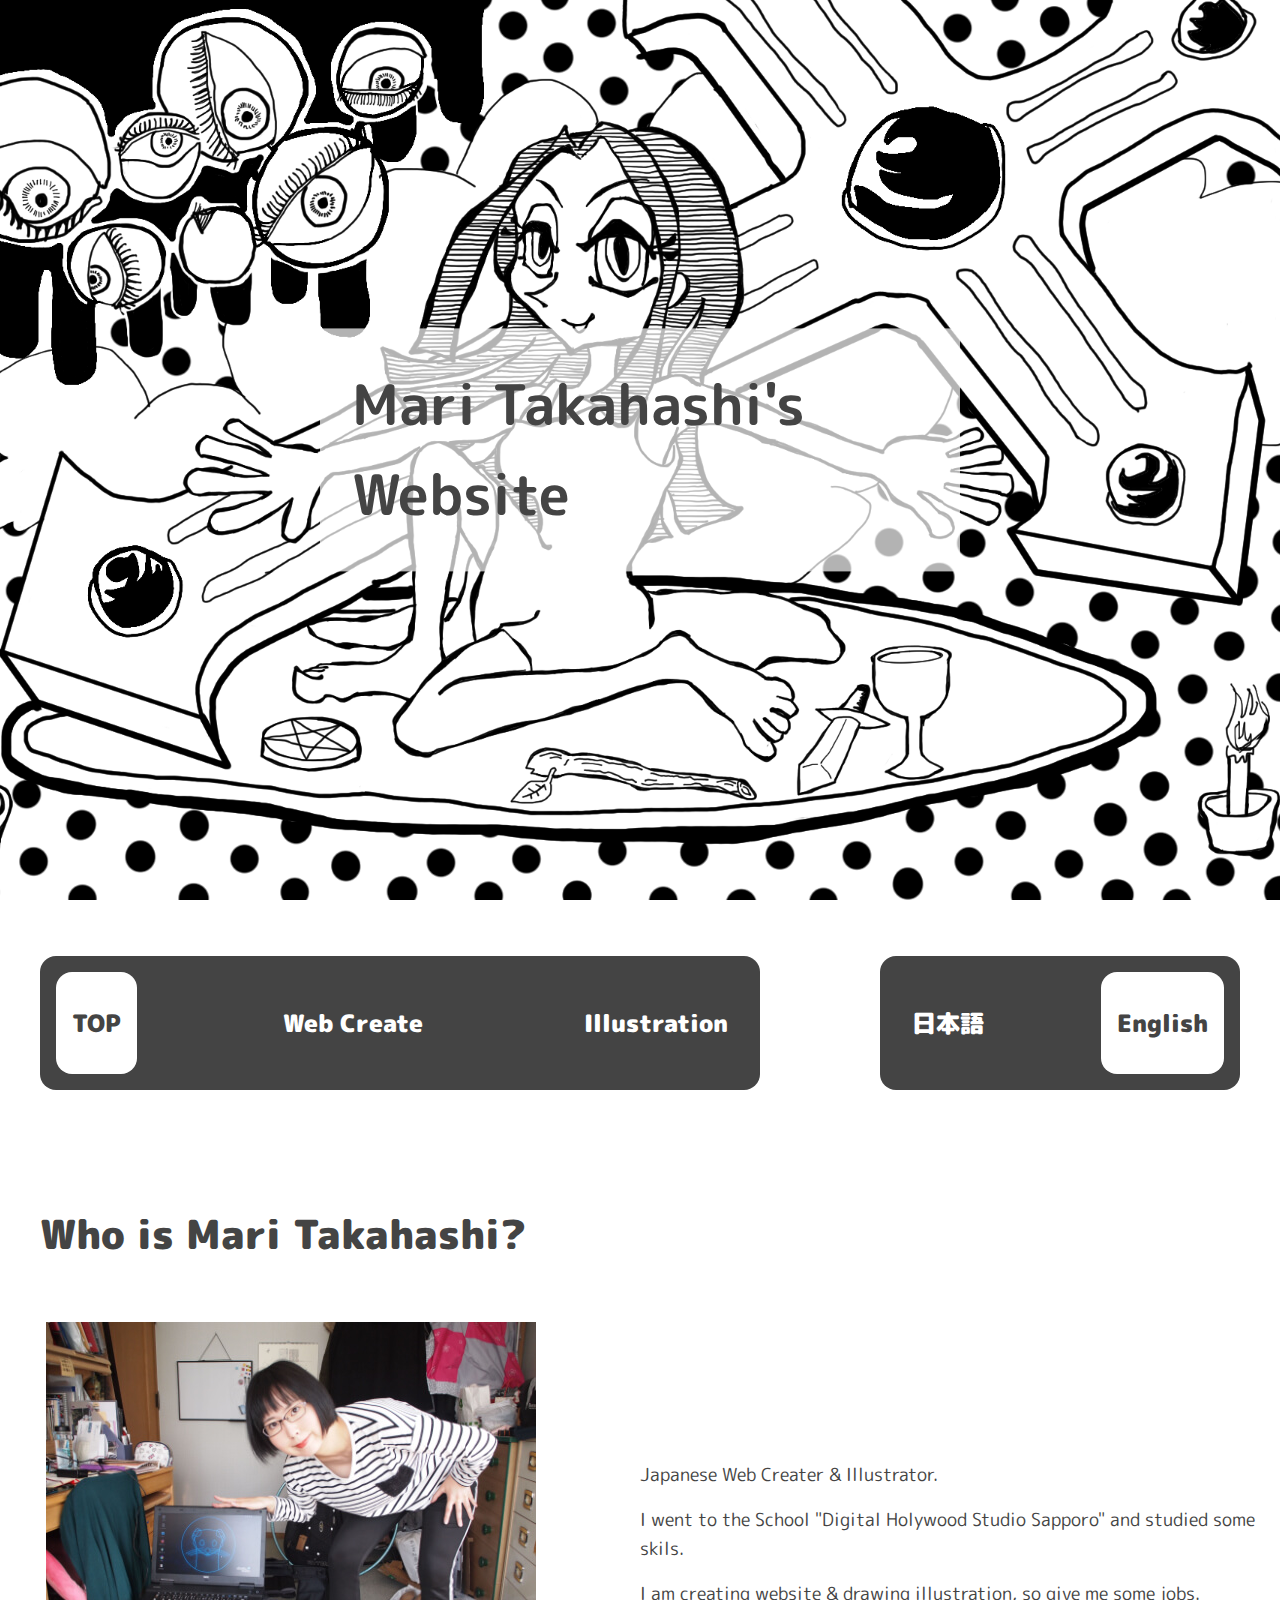
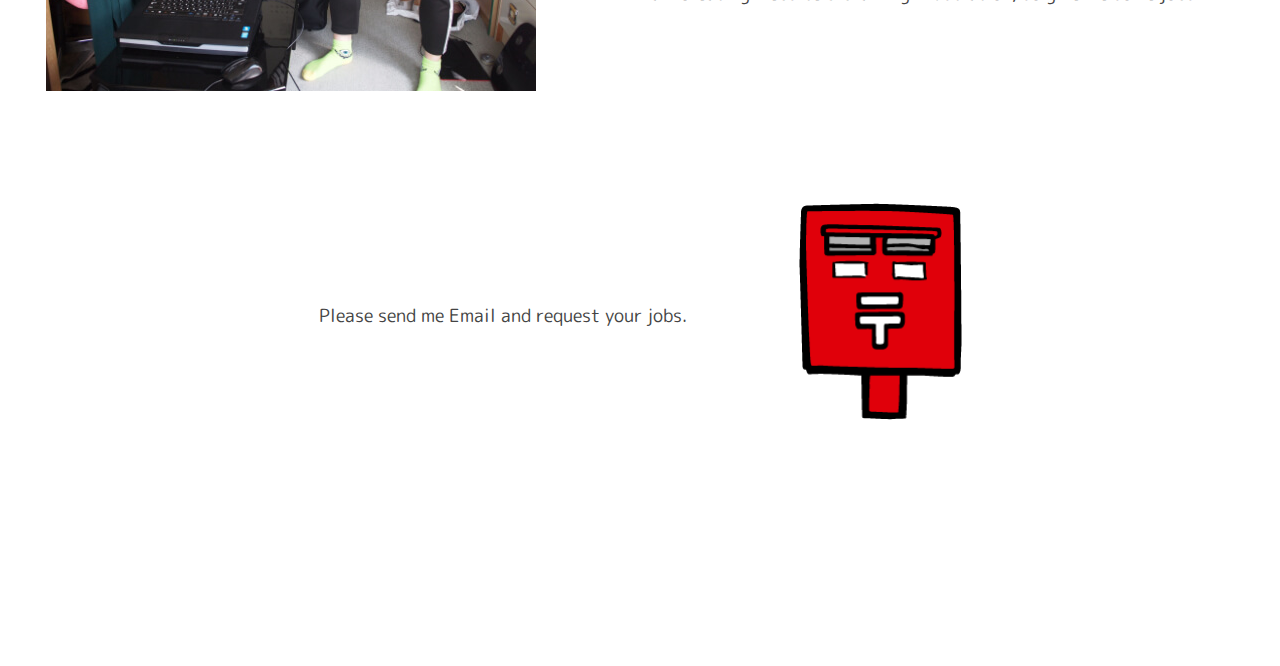
==== en/index.html @ 6578caa8 "続きコミット" ====
<!DOCTYPE html>
<html lang="ja">
<head>
    <meta charset="UTF-8">
    <meta name="viewport" content="width=device-width, initial-scale=1.0, user-scalable=no">
    <meta name="description" content="イラストやWeb制作をする「真リオ」のWebサイト"><!--検索結果に表示させる内容を記述-->
    <meta name="keywords" content=""><!--検索に引っ掛けたいキーワードをカンマで区切って記述-->
    <!--<meta name="robots" content="noindex,nofollow">　←検索避けするにはこれを記述。使わなければ削除-->
    <meta name="format-detection" content="email=no,telephone=no,address=no"><!--リンクに変換しない設定-->
    
    <title>Mari Takahashi's Website｜Japanese Web Creater & Illustrator</title>
    
    <link rel="stylesheet" href="../css/recet.css"><!--リセットCSSのhrefを記述-->

    <link rel="stylesheet" href="../css/swiper.min.css">

    <link rel="stylesheet" href="../css/style.css"><!--スタイルCSSのhrefを記述-->
    
    <link href="https://fonts.googleapis.com/css2?family=M+PLUS+Rounded+1c:wght@400;900&display=swap" rel="stylesheet">

    
    
    <script src=""></script><!--JavaScriptのファイルを記載-->
    
</head>
<body class="top">
    <header>
        <div class="swiper-container">
            <div class="swiper-wrapper">
                <div class="swiper-slide">
                    <div class="slide-img img01"></div>
                </div>
                <div class="swiper-slide">
                    <div class="slide-img img02"></div>
                </div>
            </div><!-- //.swiper-wrapper-->
        </div><!-- //.swiper-container-->
        
        <div class="header_wrapper">
            <h1>Mari Takahashi's Website</h1>
            <div>

            </div>
        </div>
    </header>
    
    <nav>
        <ul class="language flex">
            <li><a href="../index.html">日本語</a></li>
            <li><a href="#" class="active">English</a></li>
        </ul>
        <ul class="menu flex">
            <li><a href="#" class="active">TOP</a></li>
            <li><a href="">Web Create</a></li>
            <li><a href="./illustration">Illustration</a></li>
        </ul>
    </nav>

    <div class="main">
        <section>
            <h2>Who is Mari Takahashi?</h2>
            <div class="flex wrapper">
                <div class="img">
                    <img src="../images/img1.jpg" alt="真リオの写真">
                </div>
                <div class="text">
                    <div class="text_inner">
                        <p>
                            Japanese Web Creater & Illustrator.
                        </p>
                        <p>
                            I went to the School "Digital Holywood Studio Sapporo" and studied some skils.
                        </p>
                        <p>
                            I am creating website & drawing illustration, so give me some jobs.
                        </p>
                    </div>
                </div>
            </div>
            <div class="flex post">
                <p>
                    Please send me Email and request your jobs.
                </p>
                <div class="post_icon">
                    <a href="mailto:mario.mosakuchu@gmail.com"><img src="../images/post_icon.png" alt="ポストのアイコン"></a>
                </div>
            </div>
        </section>
        

    </div><!-- //.main -->
    <footer>
        <small>
            &copy; Mari Takahashi's Website All rights reserved.
        </small>
    </footer>
    <script src="../js/swiper.min.js"></script>
    <script>
        let mySwiper = new Swiper('.swiper-container',{
            loop: true,
            autoplay: {
                delay: 5000,
                disableOnInteraction: false
            }
        });
    </script>
</body>
</html>
---- css/recet.css ----
/* 
html5doctor.com Reset Stylesheet
v1.6.1
Last Updated: 2010-09-17
Author: Richard Clark - http://richclarkdesign.com 
Twitter: @rich_clark
*/

html, body, div, span, object, iframe,
h1, h2, h3, h4, h5, h6, p, blockquote, pre,
abbr, address, cite, code,
del, dfn, em, img, ins, kbd, q, samp,
small, strong, sub, sup, var,
b, i,
dl, dt, dd, ol, ul, li,
fieldset, form, label, legend,
table, caption, tbody, tfoot, thead, tr, th, td,
article, aside, canvas, details, figcaption, figure, 
footer, header, hgroup, menu, nav, section, summary,
time, mark, audio, video {
    margin:0;
    padding:0;
    border:0;
    outline:0;
    font-size:100%;
    vertical-align:baseline;
    background:transparent;
}

body {
    line-height:1;
}

article,aside,details,figcaption,figure,
footer,header,hgroup,menu,nav,section { 
    display:block;
}

nav ul {
    list-style:none;
}

blockquote, q {
    quotes:none;
}

blockquote:before, blockquote:after,
q:before, q:after {
    content:'';
    content:none;
}

a {
    margin:0;
    padding:0;
    font-size:100%;
    vertical-align:baseline;
    background:transparent;
}

/* change colours to suit your needs */
ins {
    background-color:#ff9;
    color:#000;
    text-decoration:none;
}

/* change colours to suit your needs */
mark {
    background-color:#ff9;
    color:#000; 
    font-style:italic;
    font-weight:bold;
}

del {
    text-decoration: line-through;
}

abbr[title], dfn[title] {
    border-bottom:1px dotted;
    cursor:help;
}

table {
    border-collapse:collapse;
    border-spacing:0;
}

/* change border colour to suit your needs */
hr {
    display:block;
    height:1px;
    border:0;   
    border-top:1px solid #cccccc;
    margin:1em 0;
    padding:0;
}

input, select {
    vertical-align:middle;
}
---- css/style.css ----
@charset "utf-8";
/* CSS document */

html{
	font-size: 18px;
}

body{
	font-family: 'M PLUS Rounded 1c', sans-serif;
	color: #444444;
	background-color: #fff;
	font-feature-settings: "palt";
	letter-spacing: normal;
	line-height: 1.6;
    
    width: 100%;

    background-image: url(../images/bg.png);
    background-repeat: no-repeat;
    background-attachment: fixed;
    background-size: cover;
}

*{
	box-sizing: border-box;
	-moz-box-sizing: border-box;
}
img{
    max-width: 100%;
    height: auto;
}
a{
    /* color: #955400; */
    text-decoration: none;
    font-weight: 900;
}
p{
    margin: 16px 0;
}
ul{
    list-style: none;
}
.flex{
    display: flex;
    align-items: center;
    justify-content: space-between;
}

/*header*/
header{
    position: relative;
}
.swiper-slide-active .slide-img,
.swiper-slide-duplicate-active .slide-img,
.swiper-slide-prev .slide-img { /* 12秒かけて拡大させる */
    -webkit-animation: zoomUp 12s linear 0s;
    animation: zoomUp 12s linear 0s;
    -webkit-animation-fill-mode: both;
    animation-fill-mode: both;
}
.slide-img.img01{
    background: url("../images/header_pict1.png") center;
    background-size: cover;
    background-repeat: no-repeat;
    width: 100vw;
    height: 100vh;
}
.slide-img.img02{
    background: url("../images/header_pict2.png") top;
    width: 100vw;
    height: 100vh;
}
  
  @keyframes zoomUp { /* 1.15倍させる指定 */
    0% {
        -webkit-transform: scale(1);
        transform: scale(1);
    }
    100% {
        -webkit-transform: scale(1.15);
        transform: scale(1.15);
    }
  }

.header_wrapper{
    width: 100%;
    height: 100vh;
    margin: 0 auto;
    position: absolute;
    top: 0;
    left: 0;
    z-index: 1000;
}
body.top h1{ 
    font-size: 56px;
    background-color: rgba(255,255,255,0.7);
    padding: 32px;
    position: absolute;
    top: 50%;
    left: 50%;
    transform: translate(-50%,-50%);
}
body.illustration h1,
body.web h1{
    font-size: 56px;
    width: 1200px;
    margin: 56px auto 0;
}
nav{
    width: 1200px;
    margin: 56px auto;
    display: flex;
    flex-direction: row-reverse;
    align-items: center;
    justify-content: space-between;
}
.menu,
.language{
    background-color: #444444;
    padding: 16px;
    margin-bottom: 56px;
    border-radius: 16px;
}
.menu a,
.language a{
    width: 100%;
    padding: 32px 16px;
    color: #fff;
    text-align: center;
    display: inline-block;
    border-radius: 16px;
    position: relative;
    font-size: 24px;
}
.menu a:hover,
.language a:hover{
    background-color: lightgray;
    color: #444;
}
.menu{
    width: 60%;
    margin-right: auto;
}
.language{
    width: 30%;
    margin-left: auto;
}
.menu a.active,
.language a.active{
    background-color: #fff;
    color: #444;
}

/*TOP_main*/
.main{
    /* width: 1200px;
    margin: 0 auto; */
    
}
section{
    margin-bottom: 96px;
}
h2{
    font-size: 40px;
    font-weight: 900;
    width: 1200px;
    margin: 0 auto 32px;
}
.wrapper{
    margin: 112px 0 0;
}
.img{
    width: 50%;
    height: auto;
    position: relative;
    z-index: 1000;
}
.img>img{
    display: block;
    margin-left: auto;
    margin-right: 104px;
    margin-top: -56px;
}
.img::before{
    content: "";
    display: block;
    width: 80%;
    height: 369px;
    position: absolute;
    top: 0;
    left: 0;
    z-index: -1000;
    background-image: url(../images/01.jpg);
}
.text{
    width: 50%;
    padding: 56px 0;
    
}
.text_inner{
    width: 620px;
    margin-right: auto;
}
.flex.post{
    margin: 112px auto 0;
    justify-content: center;
}
.flex.post p{
    text-align: center;
    margin-left: auto;
    padding-right: 112px;
}
.post_icon{
    display: block;
    margin-right: auto;
    position: relative;
}
.post_icon:hover::before{
    content: "";
    display: block;
    width: 112px;
    height: 6px;
    border-radius: 2px;
    background-color: #444;
    transform: rotate(45deg);
    position: absolute;
    top: 30px;
    left: -160px;
}
.post_icon:hover::after{
    content: "";
    display: block;
    width: 112px;
    height: 6px;
    border-radius: 2px;
    background-color: #444;
    transform: rotate(-45deg);
    position: absolute;
    bottom: 30px;
    left: -160px;
}


/* illustration */

/*footer*/
footer{
    width: 100%;
    background-image: url(../images/01.jpg);
    padding: 56px 0;
}
footer>small{
    display: block;
    width: 1000px;
    margin: 0 auto;
    text-align: right;
    color: #fff;
}


@media screen and (max-width:1240px){
    h1{
        font-size: 32px;
        padding: 32px;
        width: fit-content;
    }
    body.illustration h1,
    body.web h1{
        font-size: 32px;
        width: calc(100% - 60px);
        margin: 56px auto 0;
    }
    nav{
        width: 100%;
        padding: 0 30px;
    }
    .menu a,
    .language a{
        padding: 16px;
        font-size: 18px;
    }
    .menu{
        width: 45%;
    }
    .language{
        width: 30%;
    }
    
    
    /* main */
    .main{
        width: 100%;
    }
    h2{
        width: calc(100% - 60px);
        font-size: 32px;
        margin: 0 auto 32px;
    }
    .wrapper{
        margin: 112px 0 0;
    }
    .img{
        width: 50%;
        height: auto;
        position: relative;
        z-index: 1000;
    
        
    }
    .img>img{
        display: block;
        margin-left: auto;
        margin-right: 0;
    }
    .img::before{
        width: 80%;
        height: 369px;
    }
    .text{
        width: 50%;
        margin-left: auto;
        padding: 56px 30px;  
    }
    .text_inner{
        width: 100%;
        margin-right: auto;
    }

    footer>small{
        width: 100%;
        padding-right: 24px;
        font-size: 14px;
    }
    
}
@media screen and (max-width:1024px){
    .menu{
        width: 55%;
        
    }
    .language{
        width: 40%;
        
    }
    /* main */
    .main{
        width: 100%;
        /* padding: 30px; */
    }

    .wrapper{
        margin: 112px 0 0;
        flex-direction: column;
    }
    .img{
        width: 100%;        
    }
    .img>img{
        margin: -56px auto 0;

    }
    .img::before{
        width: 560px;
        height: 369px;
    }
    .text{
        /* width: calc(100% - 60px); */
        width: 490px;
        margin: 112px auto 0;
        padding: 0;
    }
    .flex.post{
        margin: 56px auto 0;
        width: calc(100% - 60px);
    }
    .flex.post p{
        text-align: center;
        margin-left: auto;
        padding-right: 88px;
    }
}

@media screen and (max-width:640px){
    html{
        font-size: 16px;
    }
    nav{
        display: flex;
        flex-direction: row-reverse;
        align-items: center;
        justify-content: space-between;
    }
    .menu{
        width: 50%;
        flex-direction: column;
    }
    .language{
        width: 45%;
        flex-direction: column;
    }
    .menu li,
    .language li{
        width: 100%;
        margin-bottom: 16px;
    }
    .menu li:last-of-type,
    .language li:last-of-type{
        margin-bottom: 0;
    }

    section{
        margin-bottom: 56px;
    }

    .wrapper{
        margin: 112px 0 0;
        flex-direction: column;
    }
    .img{
        width: 100%;        
    }
    .img>img{
        margin: -56px auto 0;
        padding: 0 30px;
    }
    .img::before{
        width: 85%;
        height: calc(100% + 56px);
    }
    .text{
        width: calc(100% - 60px);
        margin: 112px auto 0;
        padding: 0;
    }


    .post_icon:hover::before{
        display: none;
    }
    .post_icon:hover::after{
        display: none;
    }


}
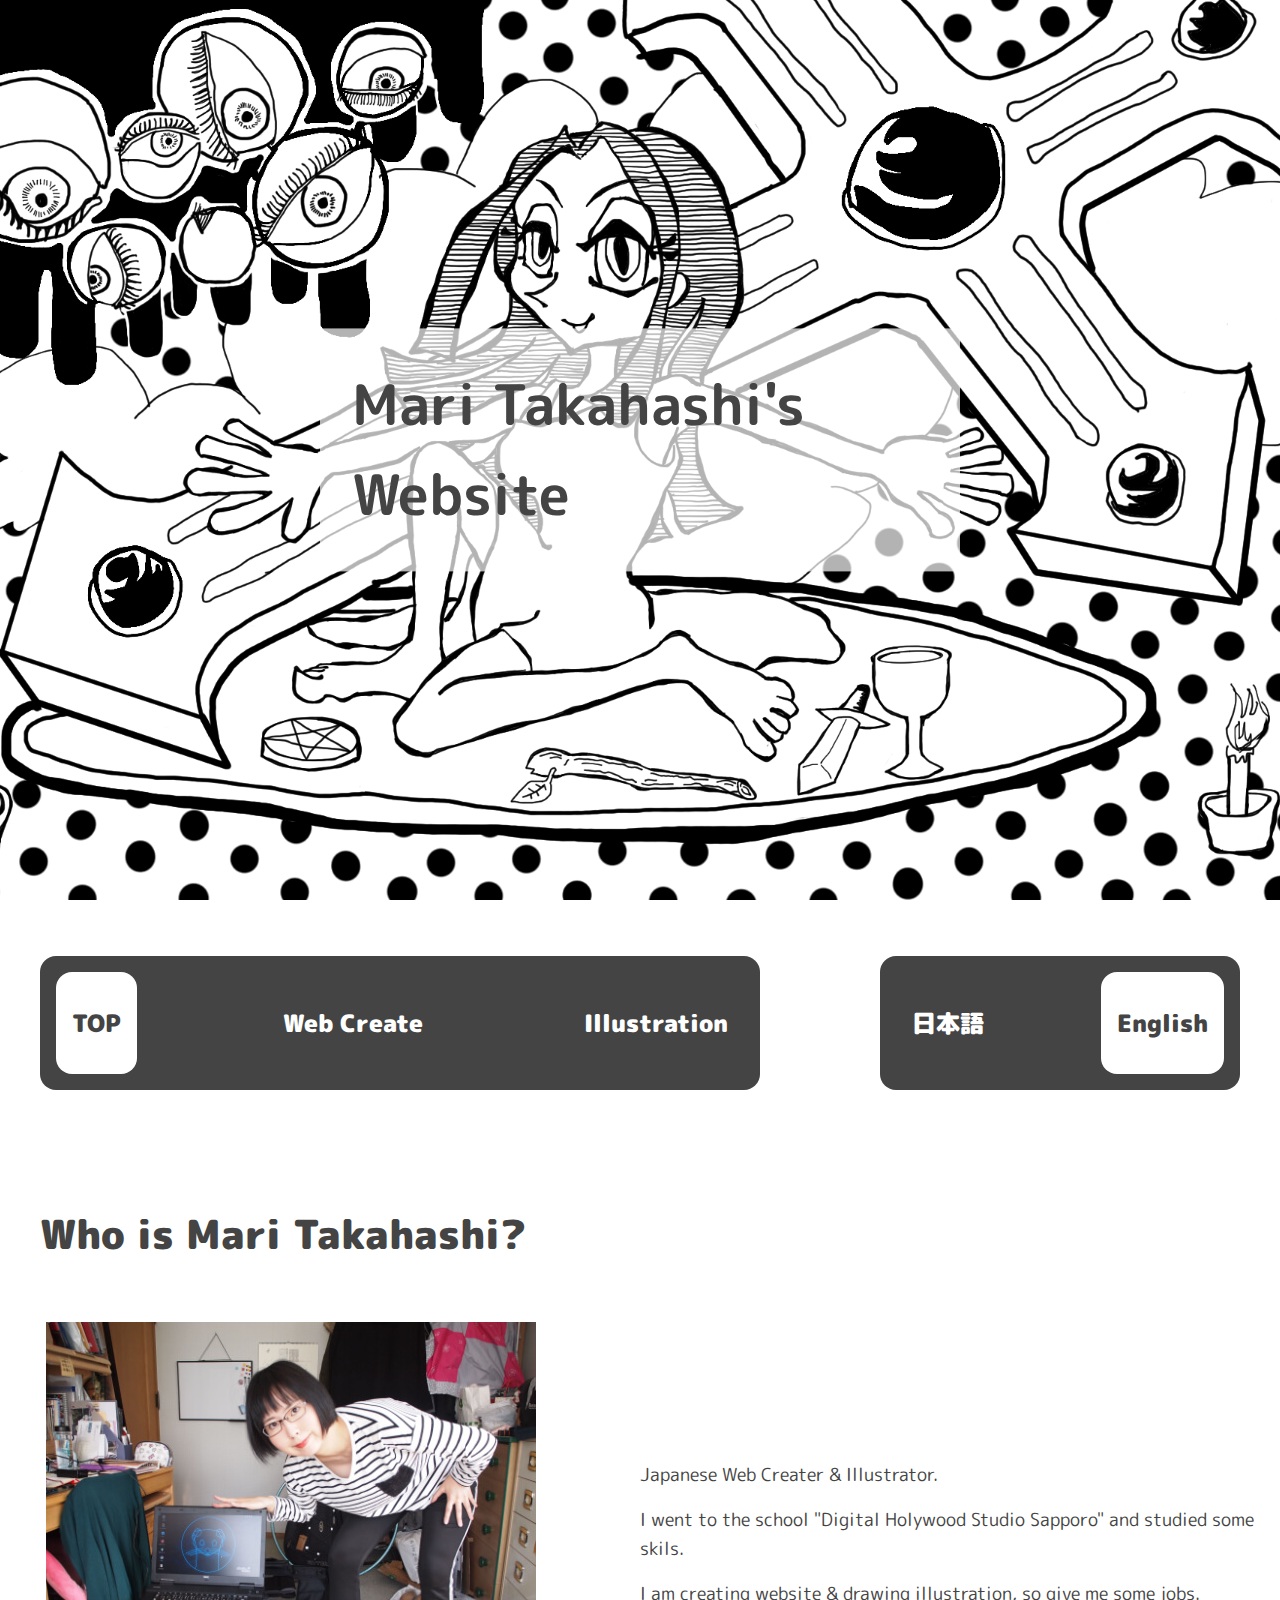
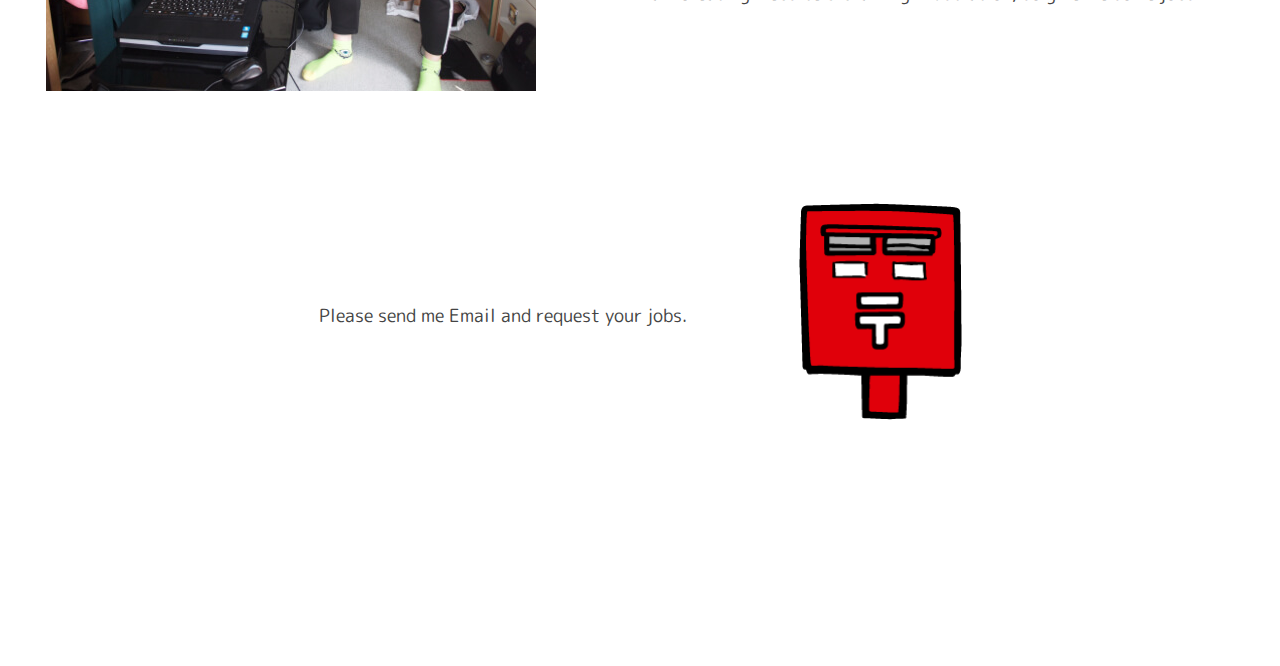
==== commit ce312f0a: "8/27のコミット" ====
--- a/en/index.html
+++ b/en/index.html
@@ -69,7 +69,7 @@
                             Japanese Web Creater & Illustrator.
                         </p>
                         <p>
-                            I went to the School "Digital Holywood Studio Sapporo" and studied some skils.
+                            I went to the school "Digital Holywood Studio Sapporo" and studied some skils.
                         </p>
                         <p>
                             I am creating website & drawing illustration, so give me some jobs.
--- a/css/style.css
+++ b/css/style.css
@@ -241,7 +241,19 @@
 }
 
 
-/* illustration */
+/* illustration & Web*/
+.setsumei{
+    width: 1200px;
+    margin: 0 auto;
+}
+
+.web .syoukai{
+    width: 1200px;
+    margin: 0 auto 56px;
+}
+.syoukai_inner_right{
+    width: 678px;
+}
 
 /*footer*/
 footer{
@@ -261,7 +273,8 @@
 @media screen and (max-width:1240px){
     h1{
         font-size: 32px;
-        padding: 32px;
+        padding: 0;
+        margin: 30px 30px 0;
         width: fit-content;
     }
     body.illustration h1,
@@ -273,6 +286,7 @@
     nav{
         width: 100%;
         padding: 0 30px;
+        margin: 30px 0;
     }
     .menu a,
     .language a{
@@ -326,6 +340,19 @@
         margin-right: auto;
     }
 
+
+    /* illustration & Web*/
+    .setsumei{
+        width: calc(100% - 60px);
+        
+    }
+    .web .syoukai{
+        width: calc(100% - 60px);   
+    }
+    .syoukai_inner_right{
+        width: 50%;
+        margin-left: 32px;
+    }
     footer>small{
         width: 100%;
         padding-right: 24px;
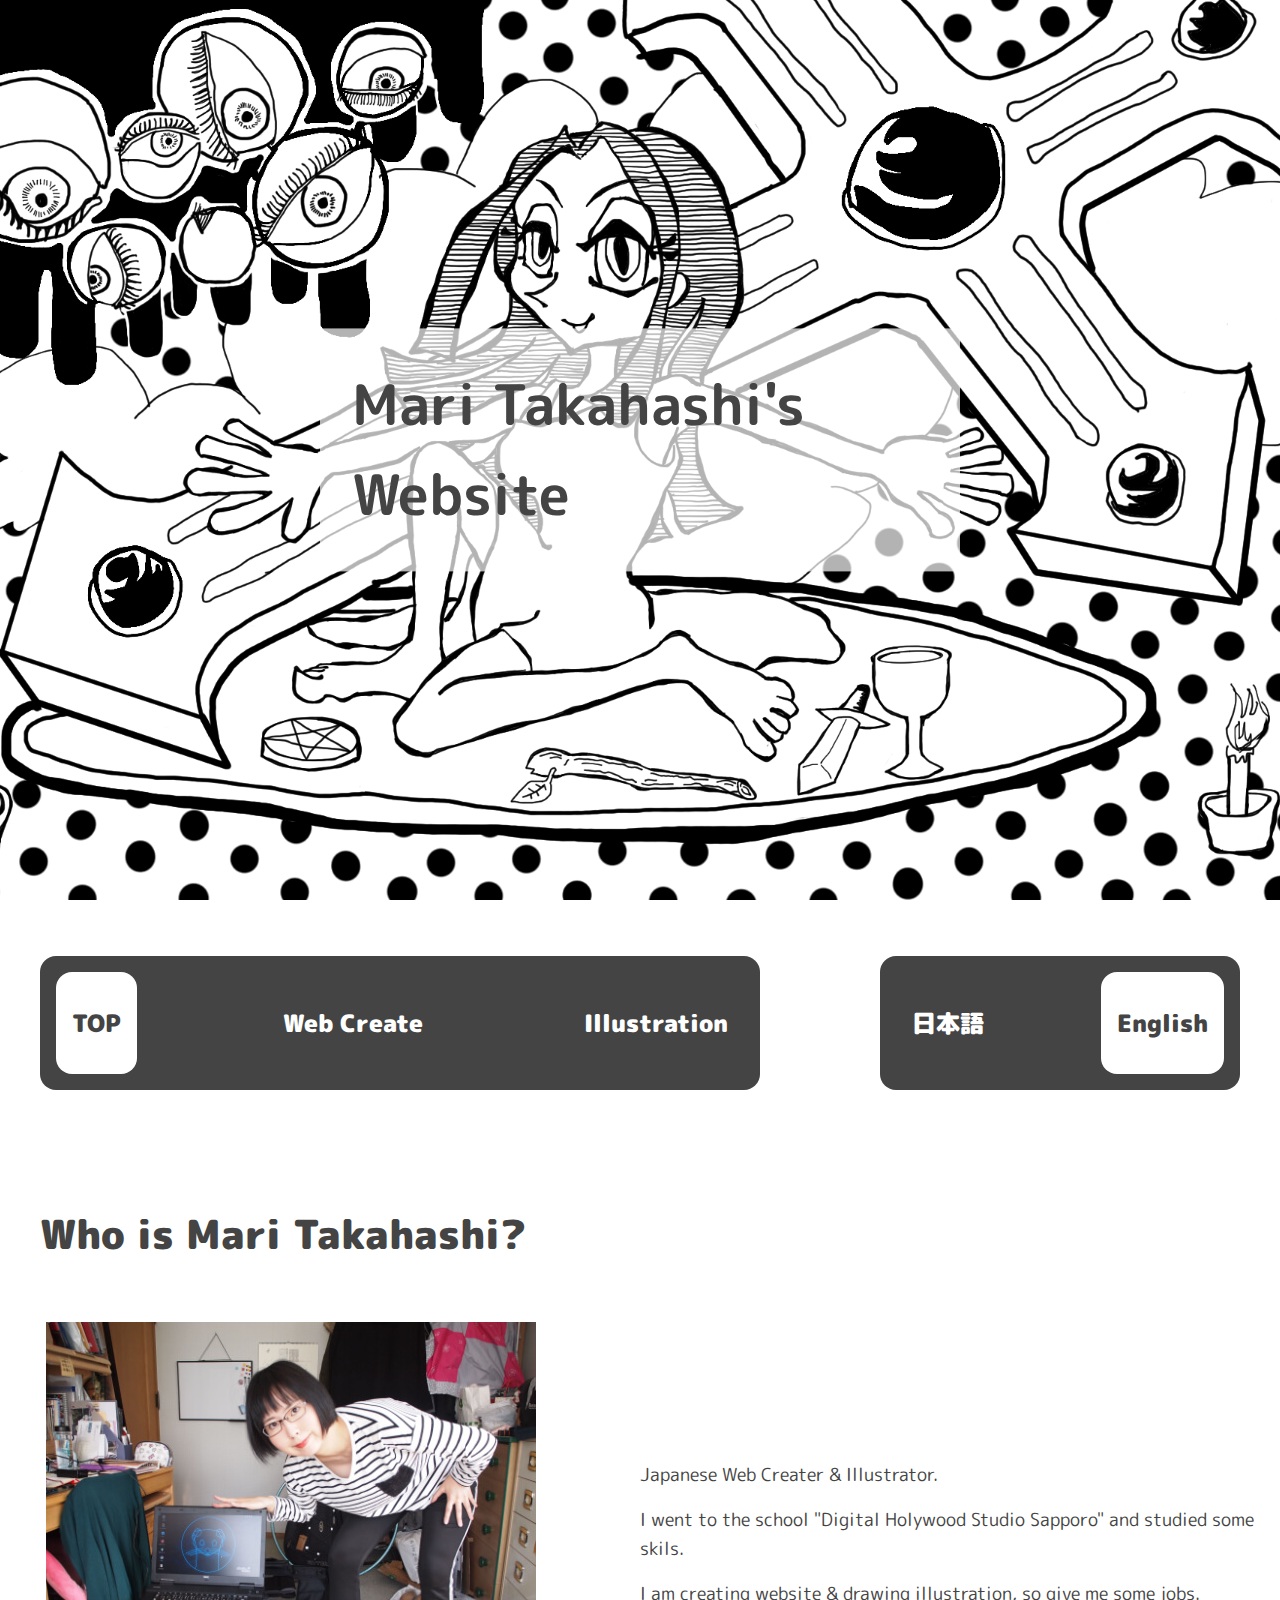
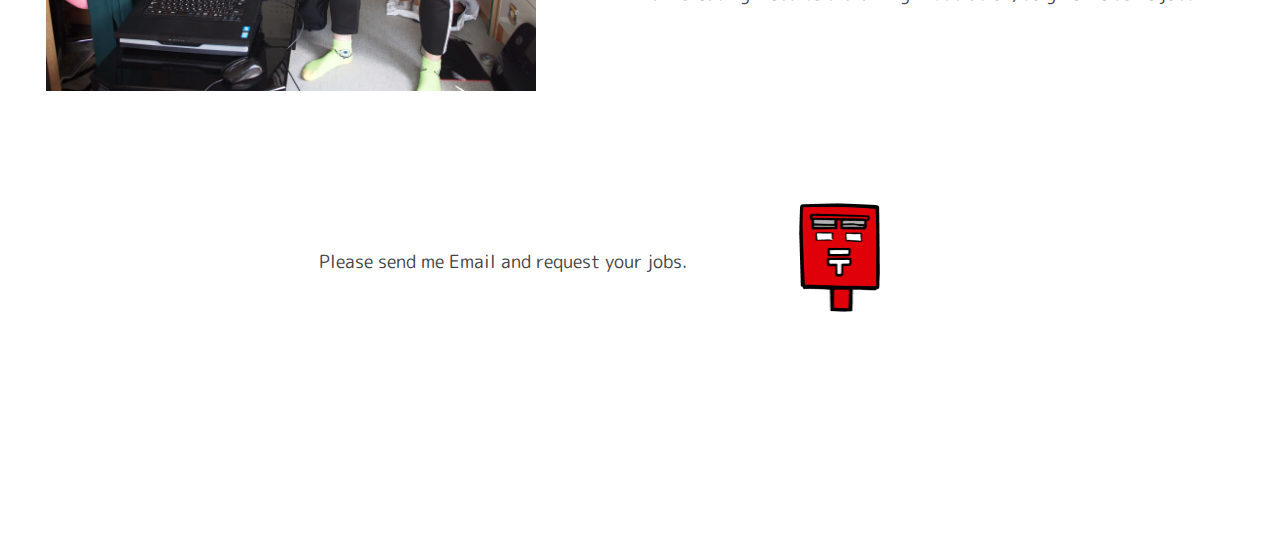
==== commit b584c6e7: "11時の段階のコミット、イラストページの追記。" ====
--- a/en/index.html
+++ b/en/index.html
@@ -18,7 +18,7 @@
     
     <link href="https://fonts.googleapis.com/css2?family=M+PLUS+Rounded+1c:wght@400;900&display=swap" rel="stylesheet">
 
-    
+    <script src="https://ajax.googleapis.com/ajax/libs/jquery/3.1.1/jquery.min.js"></script>
     
     <script src=""></script><!--JavaScriptのファイルを記載-->
     
--- a/css/style.css
+++ b/css/style.css
@@ -218,35 +218,51 @@
 .post_icon:hover::before{
     content: "";
     display: block;
-    width: 112px;
+    width: 80px;
     height: 6px;
     border-radius: 2px;
     background-color: #444;
     transform: rotate(45deg);
     position: absolute;
-    top: 30px;
-    left: -160px;
+    top: 0px;
+    left: -100px;
 }
 .post_icon:hover::after{
     content: "";
     display: block;
-    width: 112px;
+    width: 80px;
     height: 6px;
     border-radius: 2px;
     background-color: #444;
     transform: rotate(-45deg);
     position: absolute;
-    bottom: 30px;
-    left: -160px;
-}
-
+    bottom: 0px;
+    left: -100px;
+}
+.post_icon img{
+    width: 50%;
+}
 
 /* illustration & Web*/
 .setsumei{
     width: 1200px;
     margin: 0 auto;
 }
-
+.setsumei.flex>div:first-of-type{
+    width: 45%;
+}
+.setsumei .flex.skill{
+    width: 45%;
+}
+.setsumei .flex.skill>div:first-of-type{
+    width: 30%;
+}
+.setsumei .flex.skill>div:last-of-type{
+    width: 60%;
+}
+.skill{
+    margin-top: 0px;
+}
 .web .syoukai{
     width: 1200px;
     margin: 0 auto 56px;
@@ -274,7 +290,6 @@
     h1{
         font-size: 32px;
         padding: 0;
-        margin: 30px 30px 0;
         width: fit-content;
     }
     body.illustration h1,
@@ -344,7 +359,7 @@
     /* illustration & Web*/
     .setsumei{
         width: calc(100% - 60px);
-        
+        margin: 0 auto;
     }
     .web .syoukai{
         width: calc(100% - 60px);   
@@ -369,12 +384,21 @@
         width: 40%;
         
     }
+    .menu a,
+    .language a{
+        font-size: 16px;
+        padding: 10px;
+    }
+
     /* main */
     .main{
         width: 100%;
         /* padding: 30px; */
     }
-
+    h2{
+        font-size: 32px;
+        margin: 0 auto 32px;
+    }
     .wrapper{
         margin: 112px 0 0;
         flex-direction: column;
@@ -405,24 +429,51 @@
         margin-left: auto;
         padding-right: 88px;
     }
+
+    .setsumei{
+        flex-direction: column;
+    }
+    .setsumei.flex>div:first-of-type{
+        width: 85%;
+    }
+    .setsumei .flex.skill{
+        width: 85%;
+    }
+    .setsumei .flex.skill>div:first-of-type{
+        width: 30%;
+    }
+    .setsumei .flex.skill>div:last-of-type{
+        width: 60%;
+    }
+    .skill{
+        margin-top: 56px;
+    }
 }
 
 @media screen and (max-width:640px){
     html{
         font-size: 16px;
+    }
+    body.top h1{
+        font-size: 32px;
+    }
+    h2{
+        font-size: 24px;
+        margin: 0 auto 32px;
     }
     nav{
         display: flex;
         flex-direction: row-reverse;
         align-items: center;
         justify-content: space-between;
+        padding: 0 20px;
     }
     .menu{
-        width: 50%;
+        width: 55%;
         flex-direction: column;
     }
     .language{
-        width: 45%;
+        width: 40%;
         flex-direction: column;
     }
     .menu li,
@@ -461,6 +512,17 @@
     }
 
 
+    /* illustration & Web*/
+    .syoukai_inner.flex{
+        flex-direction: column;
+    }
+    .syoukai_inner_right{
+        width: 85%;
+        margin-left: 0;
+        margin-top: 32px;
+    }
+
+
     .post_icon:hover::before{
         display: none;
     }
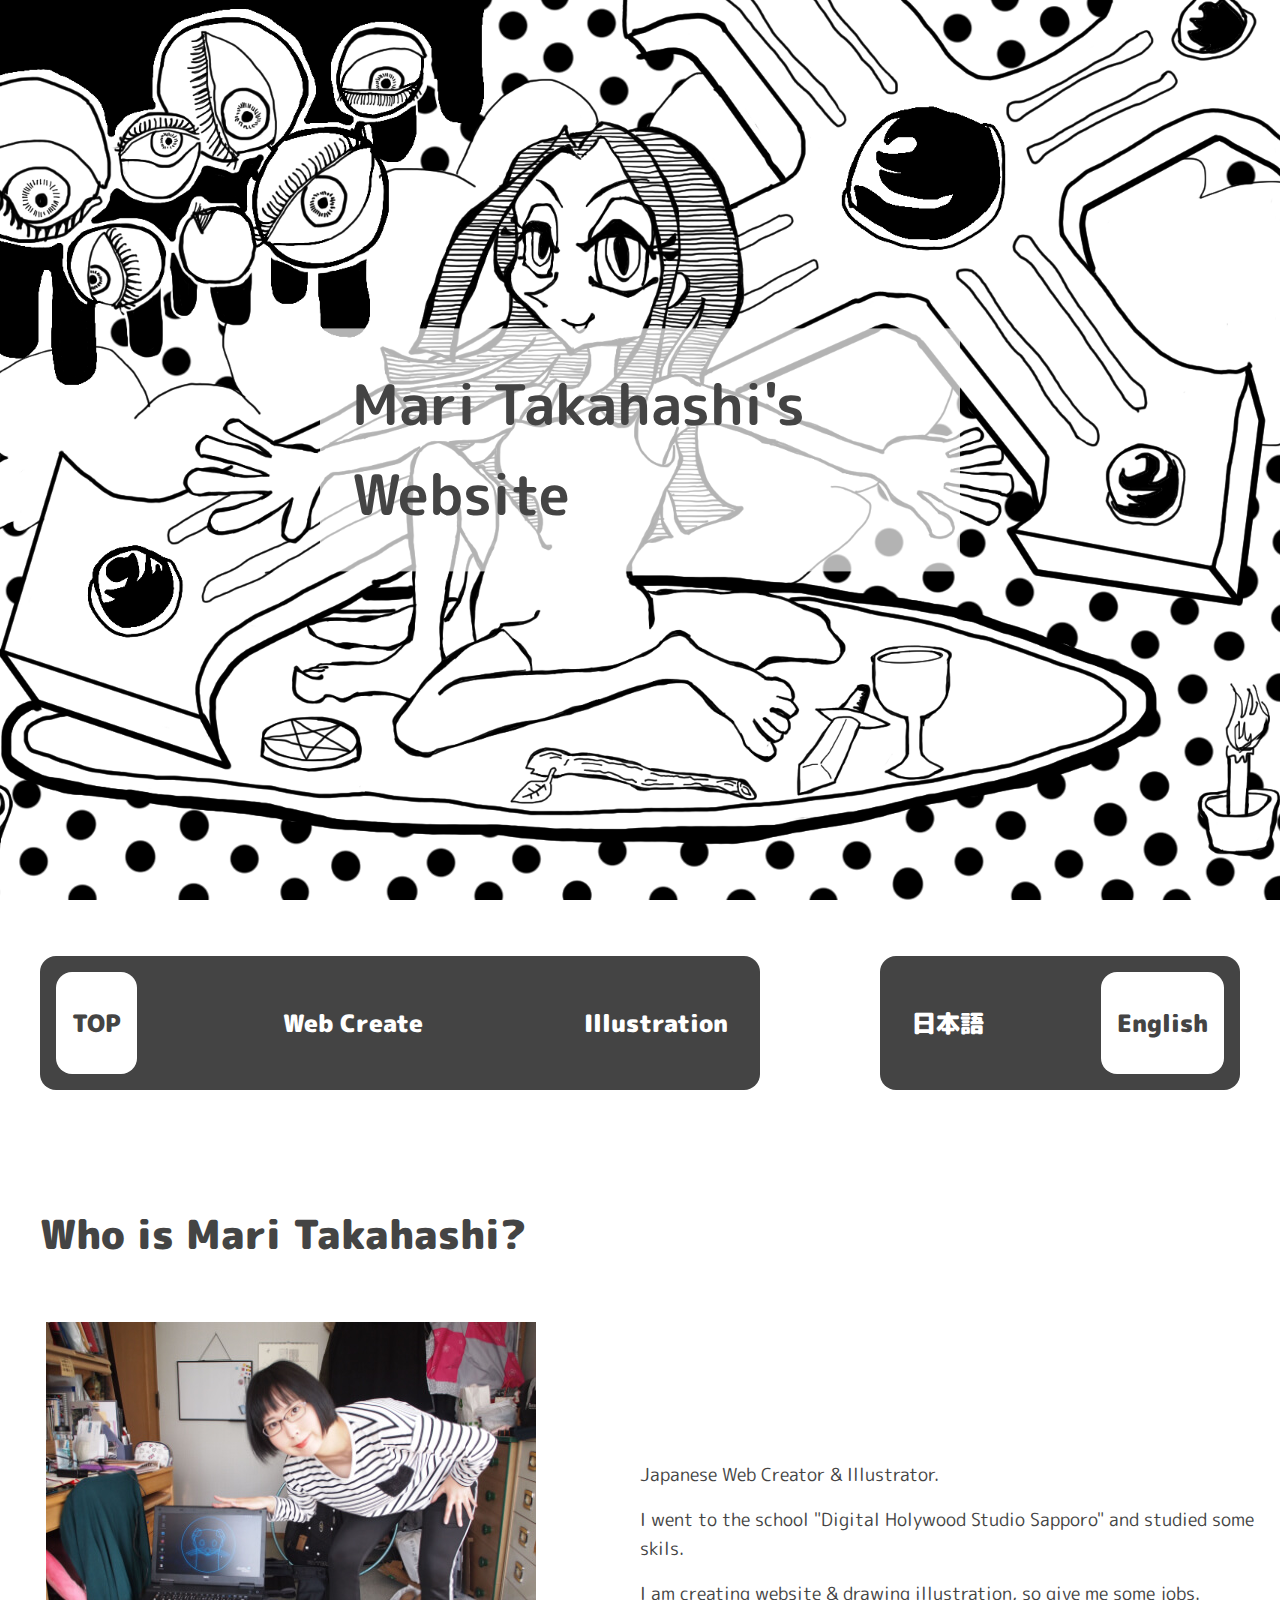
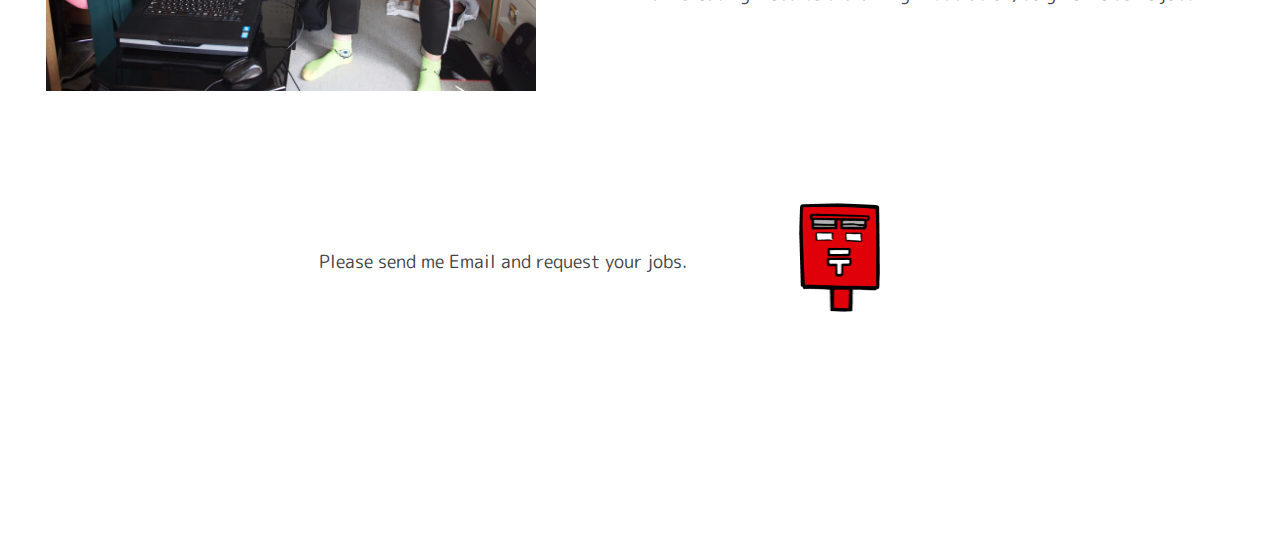
==== commit 27378e64: "animate.cssで冨居気を付与" ====
--- a/en/index.html
+++ b/en/index.html
@@ -3,24 +3,32 @@
 <head>
     <meta charset="UTF-8">
     <meta name="viewport" content="width=device-width, initial-scale=1.0, user-scalable=no">
-    <meta name="description" content="イラストやWeb制作をする「真リオ」のWebサイト"><!--検索結果に表示させる内容を記述-->
+    <meta name="description" content="Web Creator & Illustrator, Mari Takahashi's Website."><!--検索結果に表示させる内容を記述-->
     <meta name="keywords" content=""><!--検索に引っ掛けたいキーワードをカンマで区切って記述-->
     <!--<meta name="robots" content="noindex,nofollow">　←検索避けするにはこれを記述。使わなければ削除-->
     <meta name="format-detection" content="email=no,telephone=no,address=no"><!--リンクに変換しない設定-->
     
-    <title>Mari Takahashi's Website｜Japanese Web Creater & Illustrator</title>
+    <title>Mari Takahashi's Website｜Japanese Web Creator & Illustrator</title>
     
     <link rel="stylesheet" href="../css/recet.css"><!--リセットCSSのhrefを記述-->
 
     <link rel="stylesheet" href="../css/swiper.min.css">
-
+    <link rel="stylesheet" href="https://cdnjs.cloudflare.com/ajax/libs/animate.css/3.5.2/animate.min.css">
     <link rel="stylesheet" href="../css/style.css"><!--スタイルCSSのhrefを記述-->
     
     <link href="https://fonts.googleapis.com/css2?family=M+PLUS+Rounded+1c:wght@400;900&display=swap" rel="stylesheet">
 
+    <meta property="og:url" content="https://www.mariomosakuchu.site" />
+    <meta property="og:type" content="website" />
+    <meta property="og:title" content="Mari Takahashi's Website" />
+    <meta property="og:description" content="Web Creator & Illustrator, Mari Takahashi's Website." />
+    <meta property="og:site_name" content="Mari Takahashi's Website" />
+    <meta name="twitter:card" content="summary" />
+    <meta name="twitter:site" content="@Mario_parallel" />
+
     <script src="https://ajax.googleapis.com/ajax/libs/jquery/3.1.1/jquery.min.js"></script>
     
-    <script src=""></script><!--JavaScriptのファイルを記載-->
+    <script src="../js/index.js"></script><!--JavaScriptのファイルを記載-->
     
 </head>
 <body class="top">
@@ -51,8 +59,8 @@
         </ul>
         <ul class="menu flex">
             <li><a href="#" class="active">TOP</a></li>
-            <li><a href="">Web Create</a></li>
-            <li><a href="./illustration">Illustration</a></li>
+            <li><a href="./Web/">Web Create</a></li>
+            <li><a href="./illustration/">Illustration</a></li>
         </ul>
     </nav>
 
@@ -66,7 +74,7 @@
                 <div class="text">
                     <div class="text_inner">
                         <p>
-                            Japanese Web Creater & Illustrator.
+                            Japanese Web Creator & Illustrator.
                         </p>
                         <p>
                             I went to the school "Digital Holywood Studio Sapporo" and studied some skils.
@@ -81,13 +89,13 @@
                 <p>
                     Please send me Email and request your jobs.
                 </p>
-                <div class="post_icon">
+                <div class="post_icon animated pulse infinite">
                     <a href="mailto:mario.mosakuchu@gmail.com"><img src="../images/post_icon.png" alt="ポストのアイコン"></a>
                 </div>
             </div>
         </section>
         
-
+        <div id="page_top"><a href="#">↑</a></div>
     </div><!-- //.main -->
     <footer>
         <small>
--- a/css/style.css
+++ b/css/style.css
@@ -270,6 +270,17 @@
 .syoukai_inner_right{
     width: 678px;
 }
+.artwork{
+    flex-wrap: wrap;
+    width: 1200px;
+    margin: 0 auto;
+}
+.artwork>a{
+    max-width: 530px;
+    display: block;
+    margin: 0 auto;
+}
+
 
 /*footer*/
 footer{
@@ -285,6 +296,26 @@
     color: #fff;
 }
 
+#page_top{
+    width: 50px;
+    height: 50px;
+    position: fixed;
+    right: 0;
+    bottom: 0;
+    background: #444;
+    border-radius: 50%;
+}
+#page_top a{
+    position: relative;
+    display: block;
+    width: 50px;
+    height: 50px;
+    text-decoration: none;
+    color: #fff;
+    text-align: center;
+    line-height: 50px;
+    font-size: 32px;
+}
 
 @media screen and (max-width:1240px){
     h1{
@@ -368,6 +399,11 @@
         width: 50%;
         margin-left: 32px;
     }
+
+    .artwork{
+        width: calc(100% - 60px);
+    }
+    
     footer>small{
         width: 100%;
         padding-right: 24px;
@@ -447,6 +483,11 @@
     }
     .skill{
         margin-top: 56px;
+    }
+    .artwork img{
+        max-width: 100%;
+        min-width: 300px;
+    
     }
 }
 
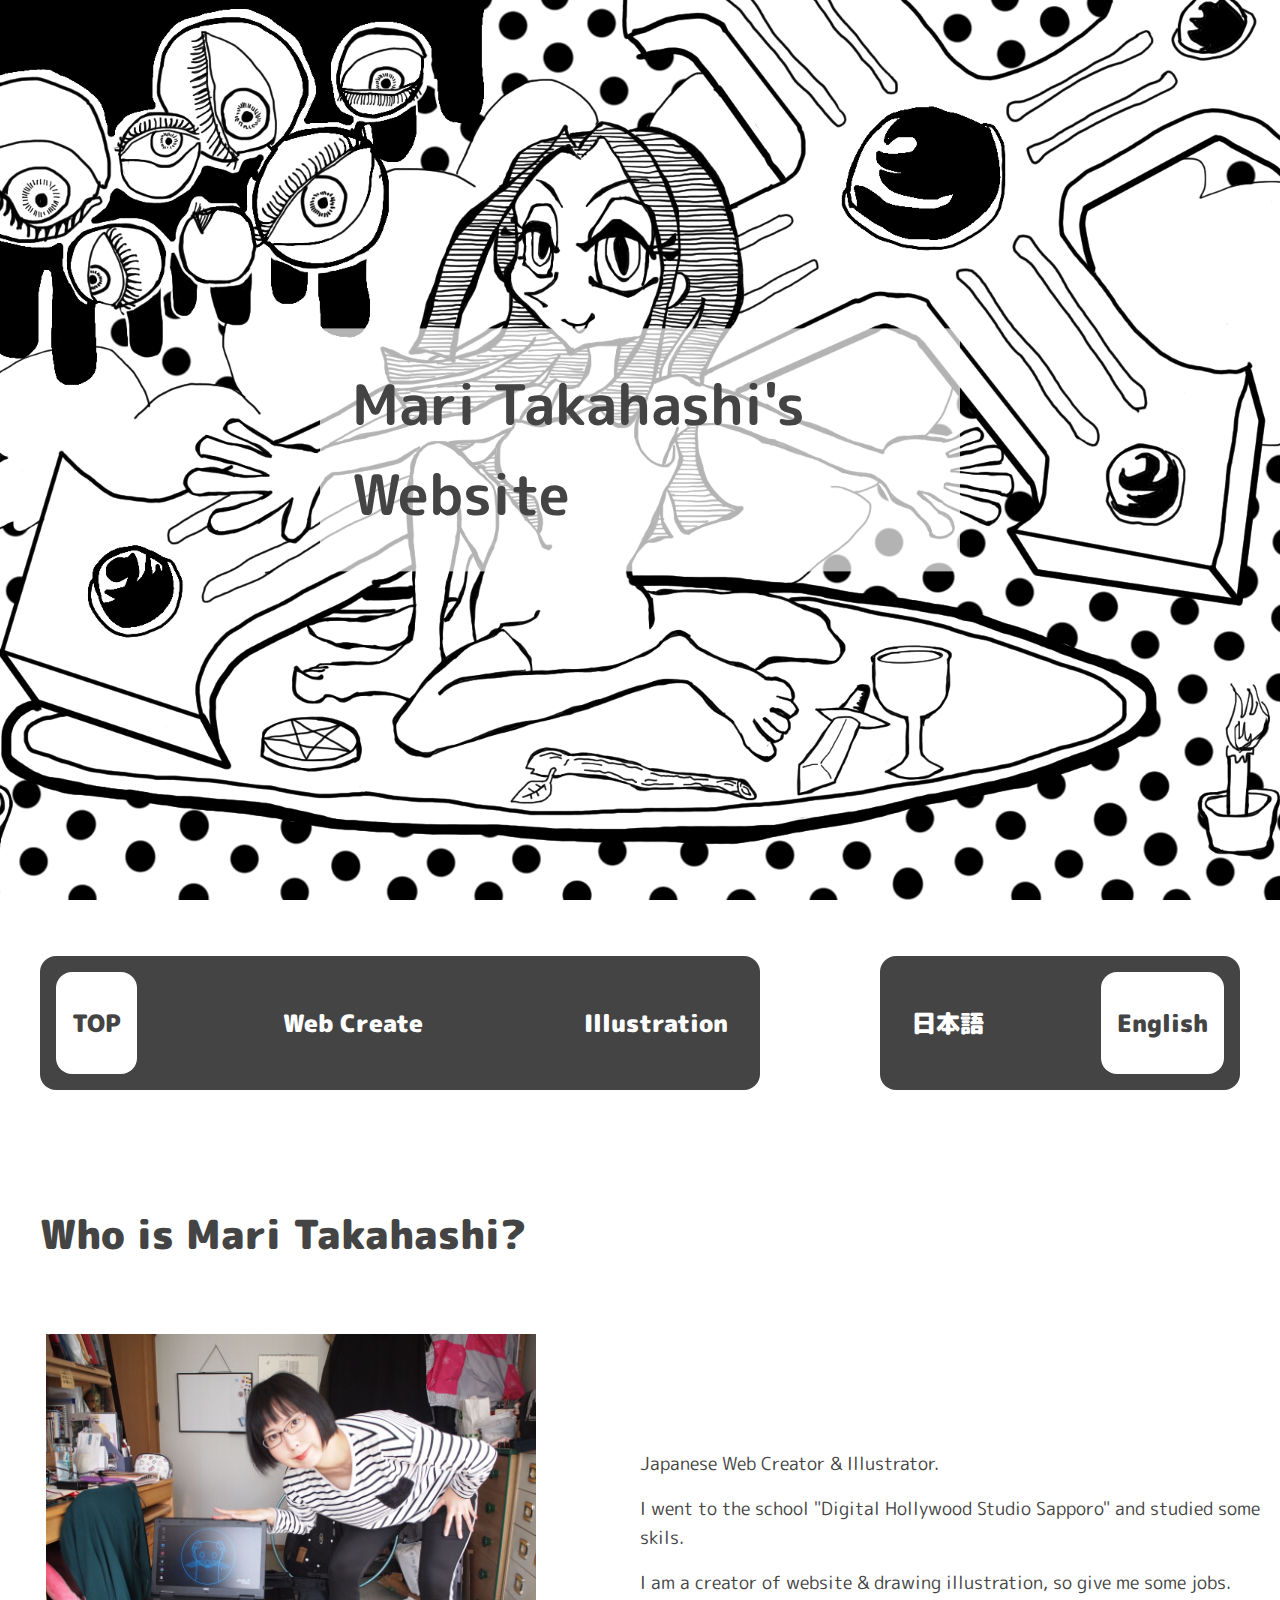
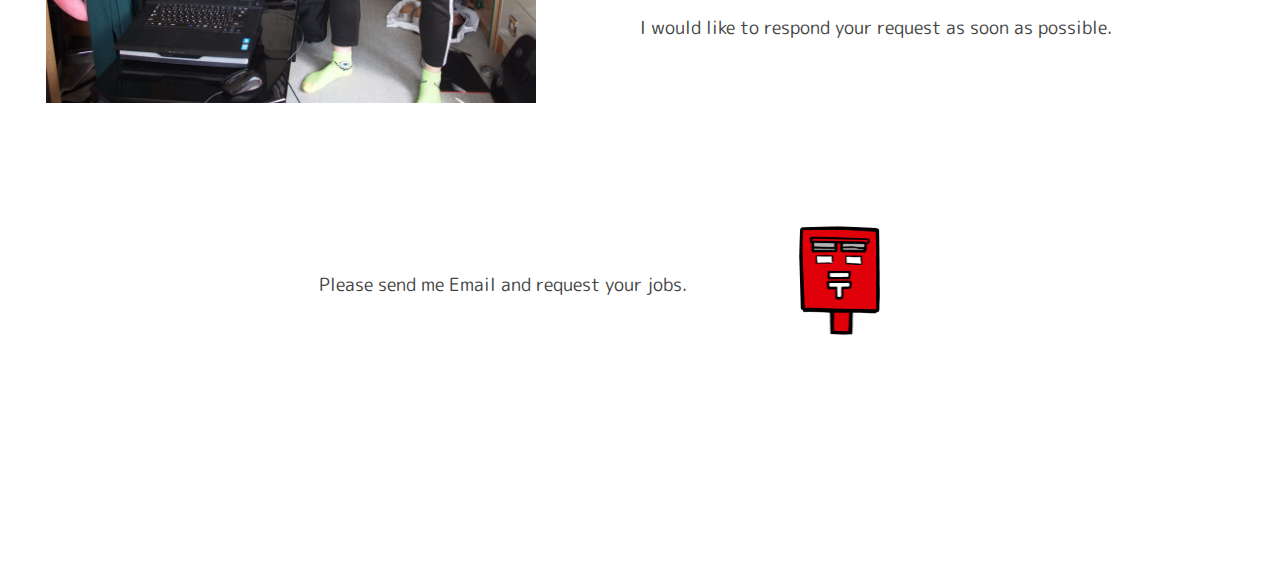
==== commit 5b4ab96d: "テキストの微調整" ====
--- a/en/index.html
+++ b/en/index.html
@@ -18,7 +18,7 @@
     
     <link href="https://fonts.googleapis.com/css2?family=M+PLUS+Rounded+1c:wght@400;900&display=swap" rel="stylesheet">
 
-    <meta property="og:url" content="https://www.mariomosakuchu.site" />
+    <meta property="og:url" content="https://www.mariomosakuchu.site/en/" />
     <meta property="og:type" content="website" />
     <meta property="og:title" content="Mari Takahashi's Website" />
     <meta property="og:description" content="Web Creator & Illustrator, Mari Takahashi's Website." />
@@ -55,10 +55,10 @@
     <nav>
         <ul class="language flex">
             <li><a href="../index.html">日本語</a></li>
-            <li><a href="#" class="active">English</a></li>
+            <li><a href="../en/" class="active">English</a></li>
         </ul>
         <ul class="menu flex">
-            <li><a href="#" class="active">TOP</a></li>
+            <li><a href="../en/" class="active">TOP</a></li>
             <li><a href="./Web/">Web Create</a></li>
             <li><a href="./illustration/">Illustration</a></li>
         </ul>
@@ -69,7 +69,7 @@
             <h2>Who is Mari Takahashi?</h2>
             <div class="flex wrapper">
                 <div class="img">
-                    <img src="../images/img1.jpg" alt="真リオの写真">
+                    <img src="../images/img1.jpg" alt="自己紹介画像">
                 </div>
                 <div class="text">
                     <div class="text_inner">
@@ -77,10 +77,13 @@
                             Japanese Web Creator & Illustrator.
                         </p>
                         <p>
-                            I went to the school "Digital Holywood Studio Sapporo" and studied some skils.
+                            I went to the school "Digital Hollywood Studio Sapporo" and studied some skils.
                         </p>
                         <p>
-                            I am creating website & drawing illustration, so give me some jobs.
+                            I am a creator of website & drawing illustration, so give me some jobs.
+                        </p>
+                        <p>
+                            I would like to respond your request as soon as possible.
                         </p>
                     </div>
                 </div>
--- a/css/style.css
+++ b/css/style.css
@@ -99,6 +99,9 @@
     top: 50%;
     left: 50%;
     transform: translate(-50%,-50%);
+}
+h1>a{
+    color: #444;
 }
 body.illustration h1,
 body.web h1{
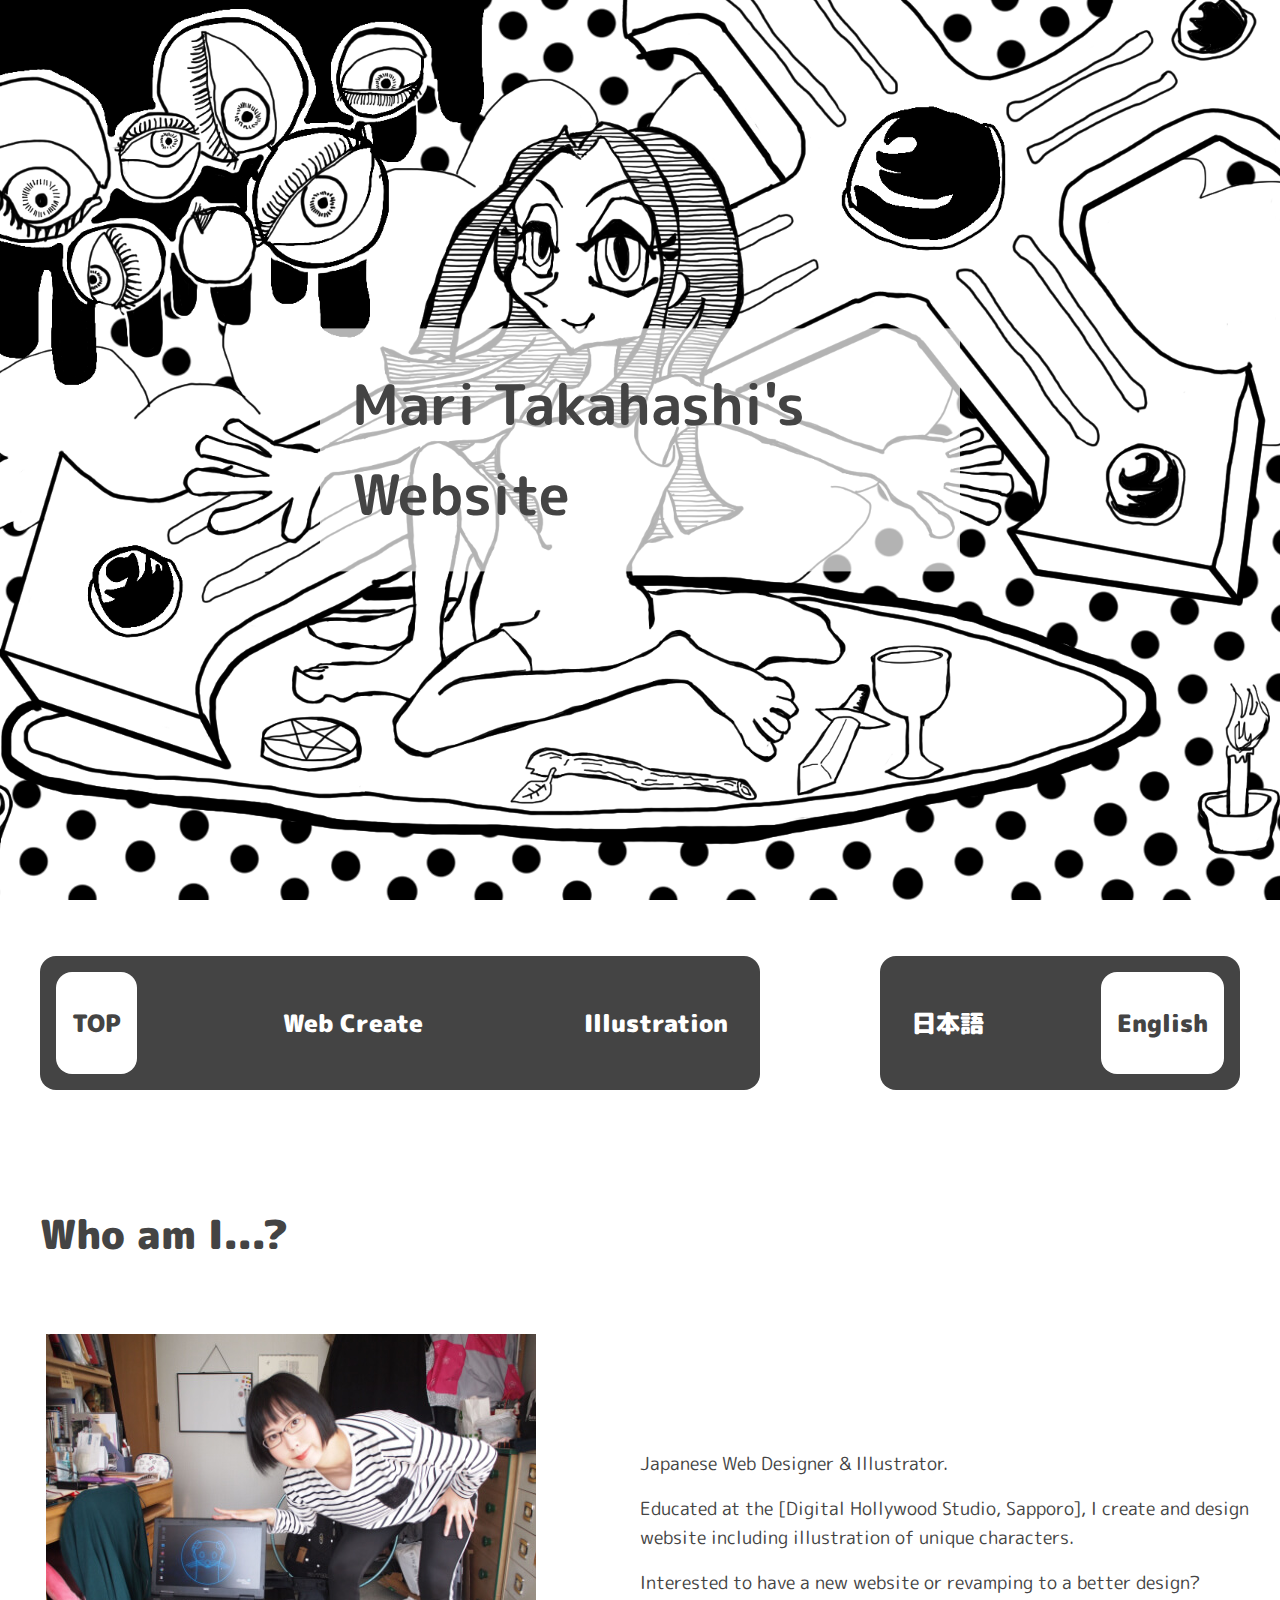
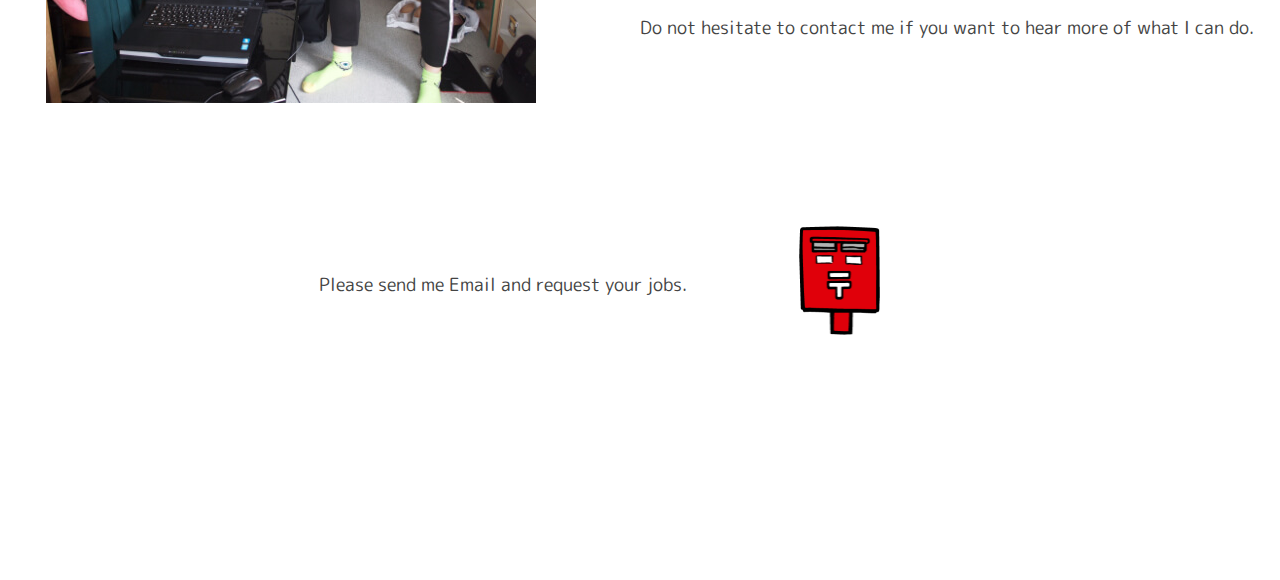
==== commit 37412130: "英語版の文言の編集、Web過去案件ひとつ追加" ====
--- a/en/index.html
+++ b/en/index.html
@@ -66,7 +66,7 @@
 
     <div class="main">
         <section>
-            <h2>Who is Mari Takahashi?</h2>
+            <h2>Who am I...?</h2>
             <div class="flex wrapper">
                 <div class="img">
                     <img src="../images/img1.jpg" alt="自己紹介画像">
@@ -74,16 +74,16 @@
                 <div class="text">
                     <div class="text_inner">
                         <p>
-                            Japanese Web Creator & Illustrator.
+                            Japanese Web Designer & Illustrator.
                         </p>
                         <p>
-                            I went to the school "Digital Hollywood Studio Sapporo" and studied some skils.
+                            Educated at the [Digital Hollywood Studio, Sapporo], I create and design website including illustration of unique characters.
                         </p>
                         <p>
-                            I am a creator of website & drawing illustration, so give me some jobs.
+                            Interested to have a new website or revamping to a better design?
                         </p>
                         <p>
-                            I would like to respond your request as soon as possible.
+                            Do not hesitate to contact me if you want to hear more of what I can do.
                         </p>
                     </div>
                 </div>
